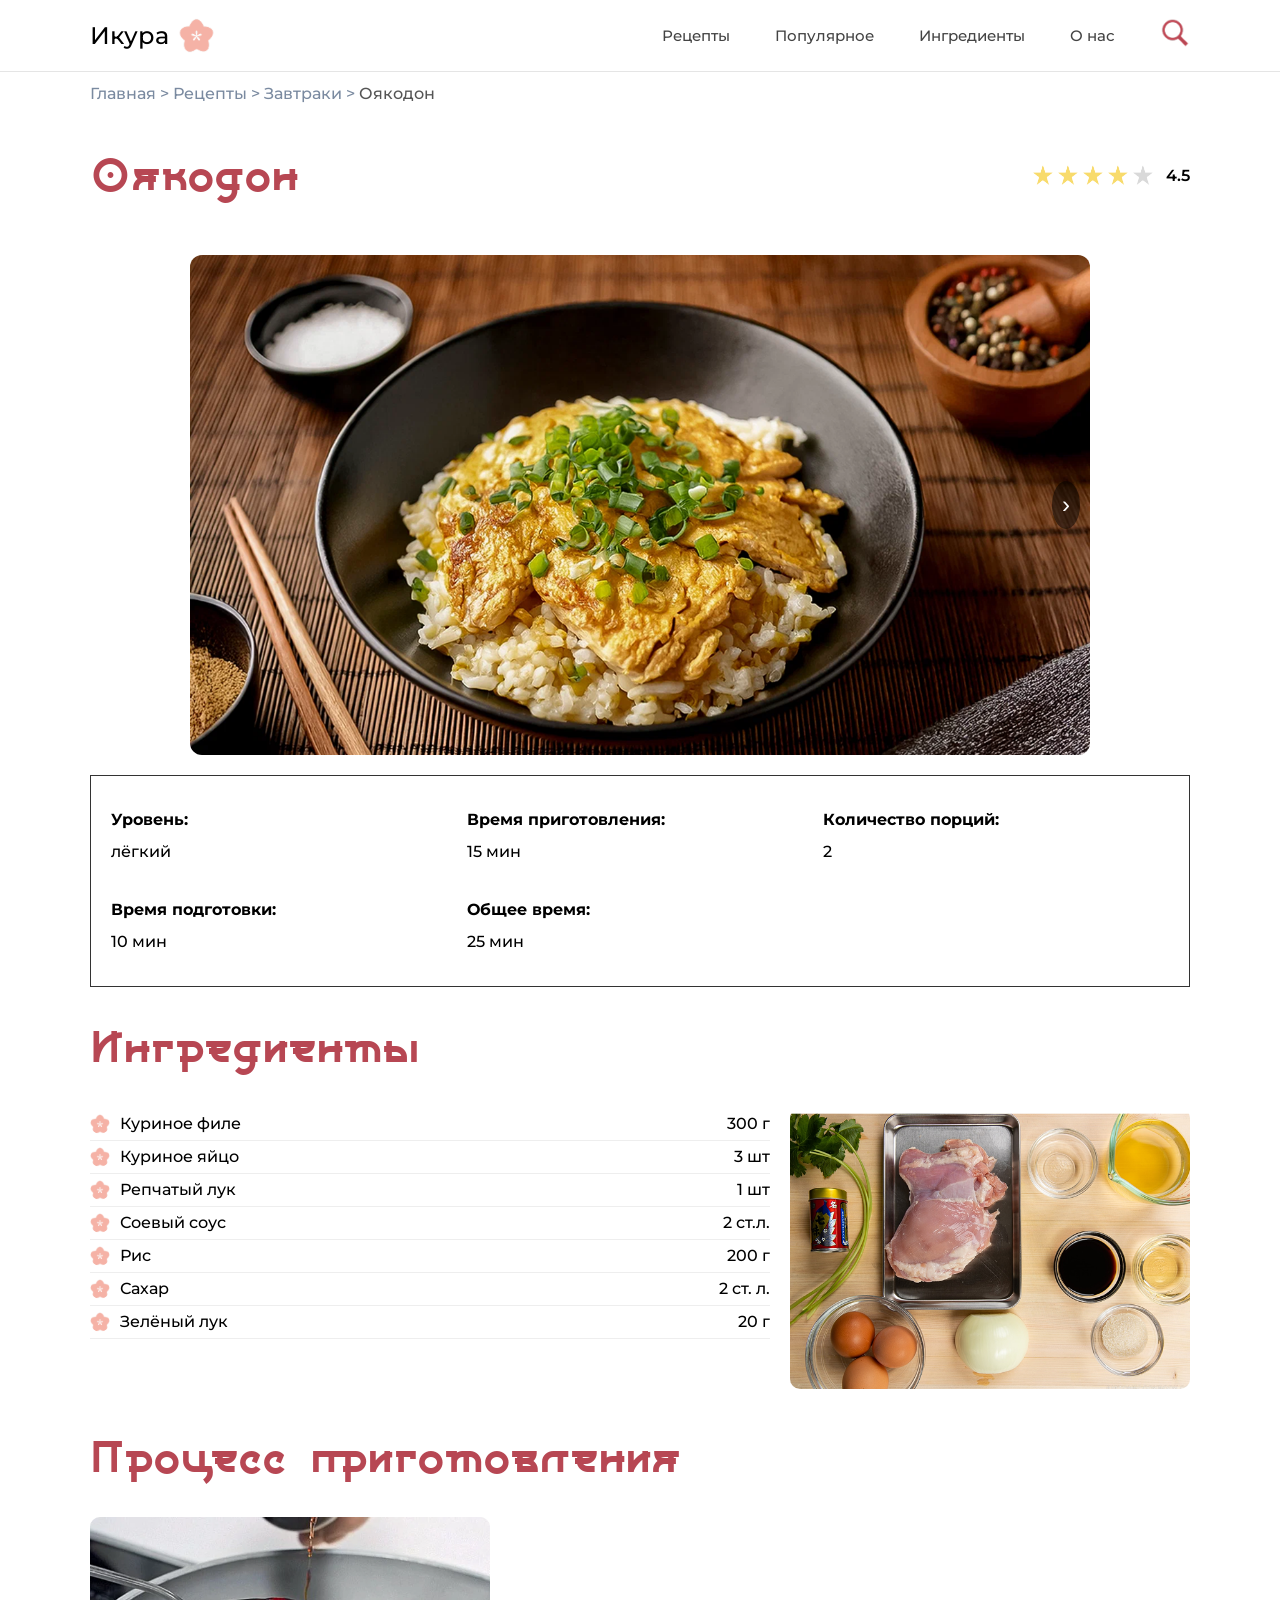
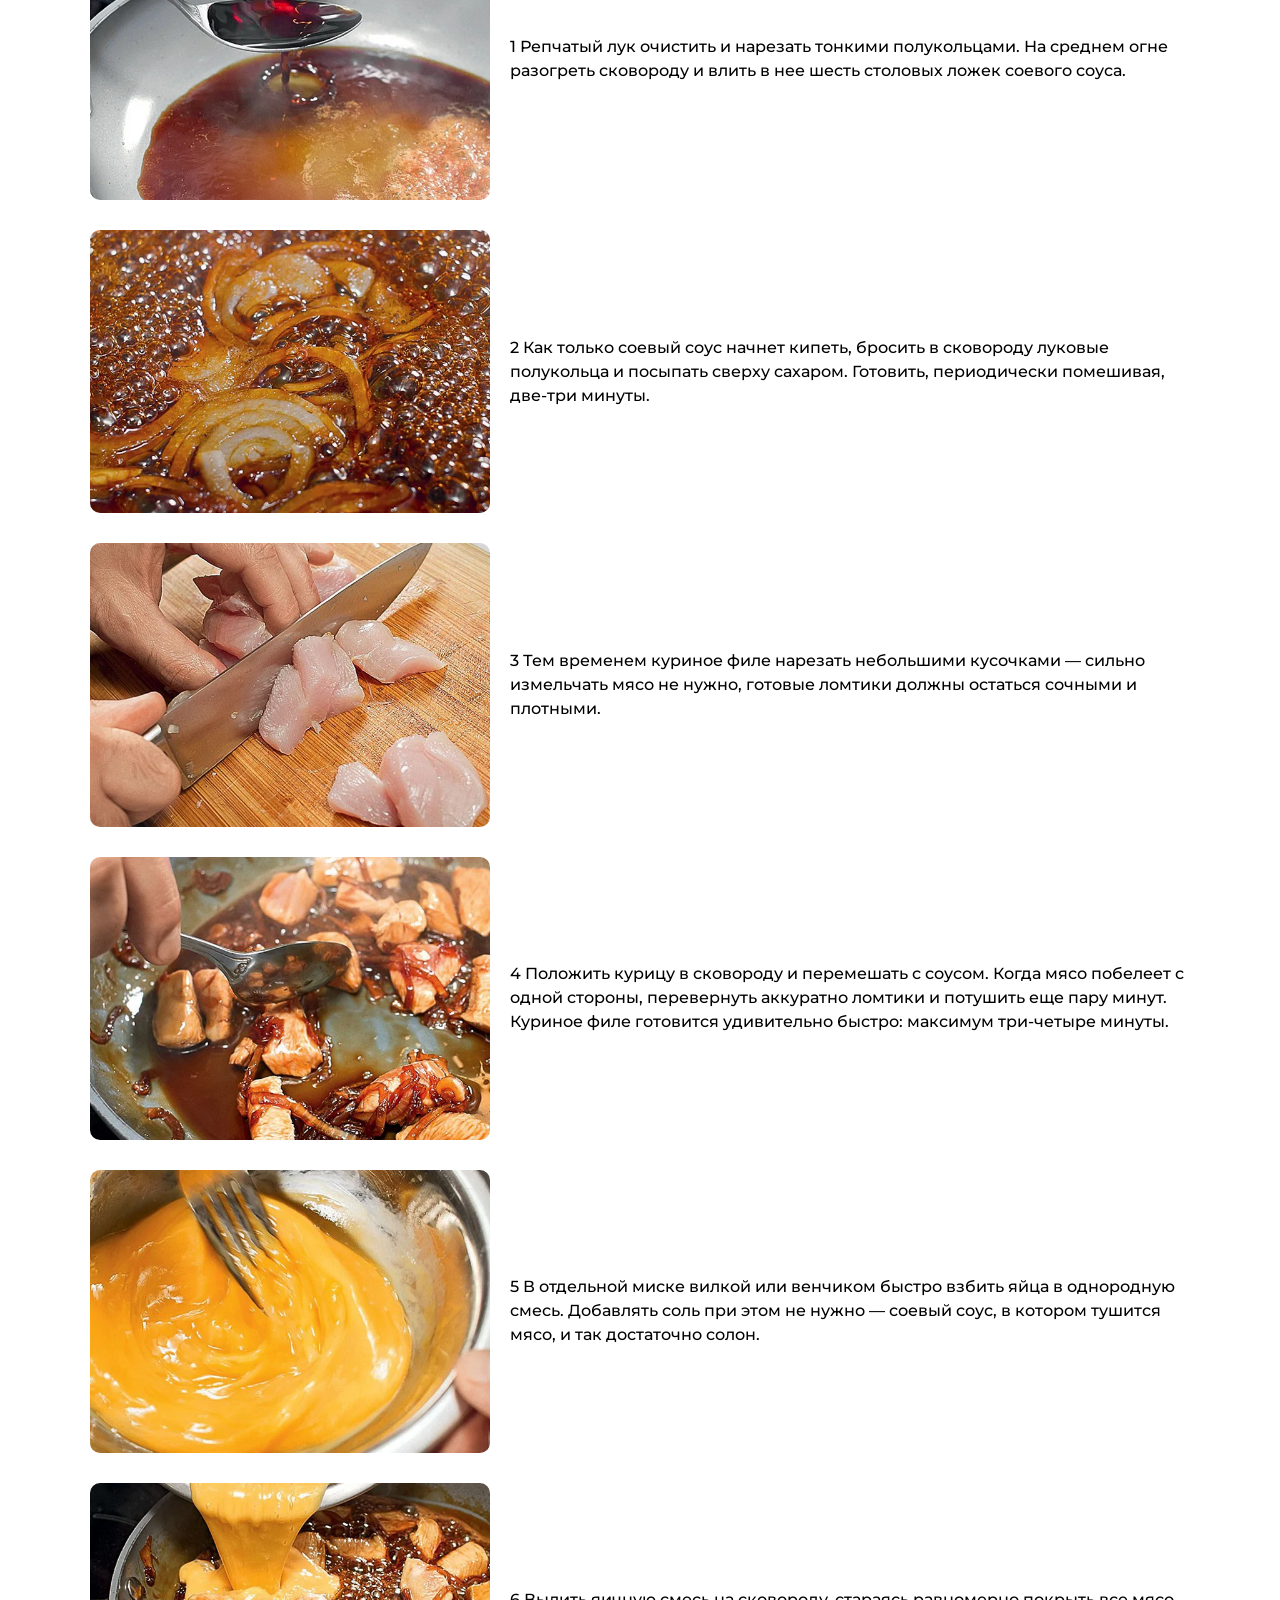
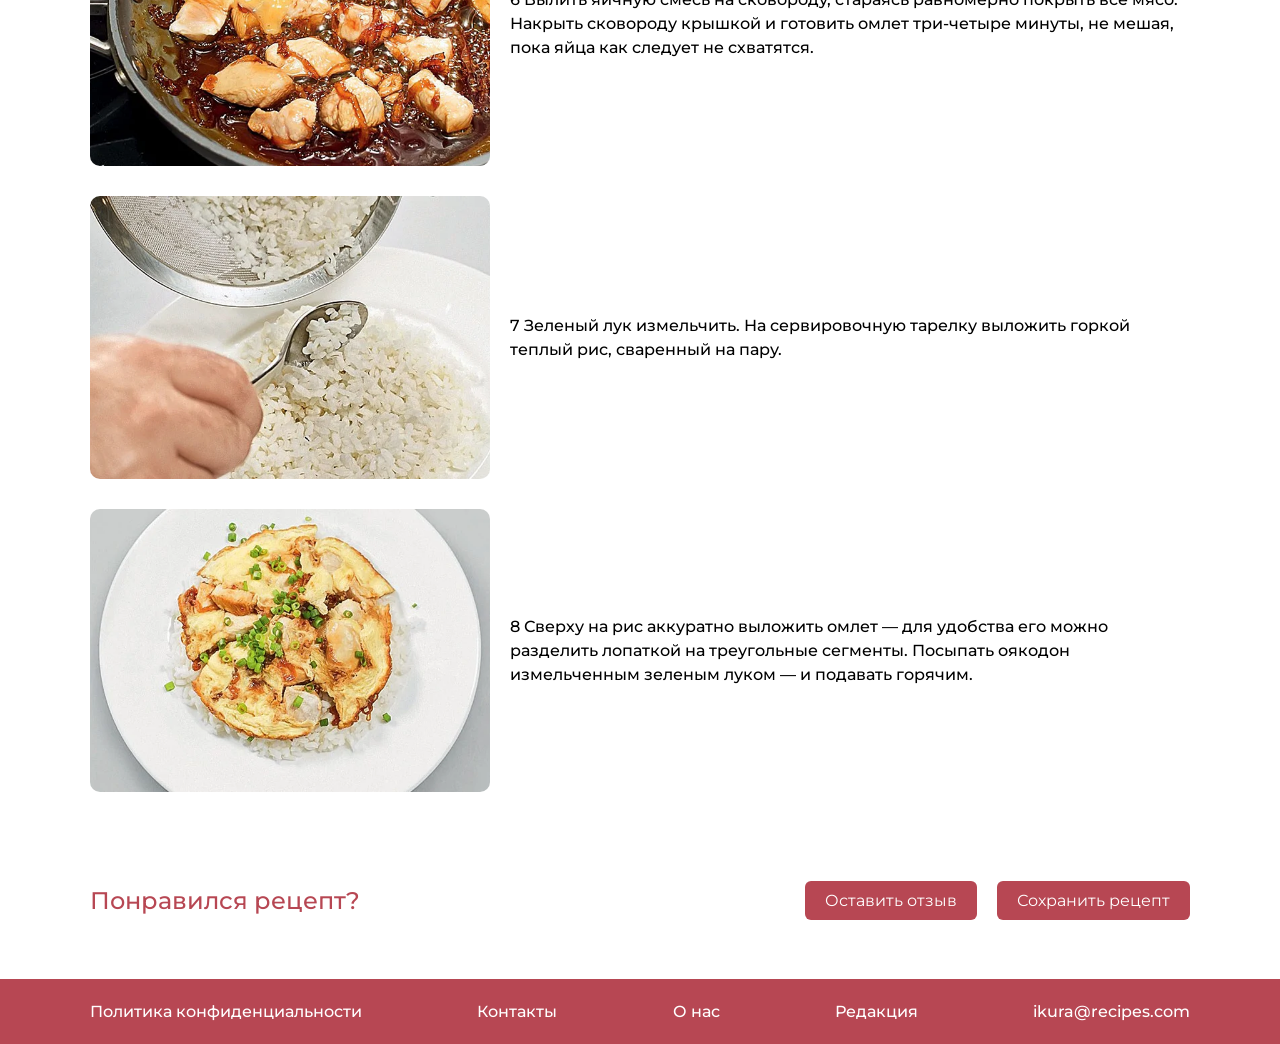
==== catalog.html @ 44e8d090 "Update catalog.html" ====
<!DOCTYPE html>
<html lang="ru">
<head>
    <meta charset="UTF-8">
    <meta name="viewport" content="width=device-width, initial-scale=1.0">
    <title>Document</title>
    <link rel="stylesheet" type="text/css" href="styles.css">
    <link rel="preconnect" href="https://fonts.googleapis.com">
    <link rel="preconnect" href="https://fonts.gstatic.com" crossorigin>
    <link href="https://fonts.googleapis.com/css2?family=Cormorant+Garamond:ital,wght@0,300..700;1,300..700&family=Montserrat:ital,wght@0,100..900;1,100..900&family=Nunito:ital,wght@0,200..1000;1,200..1000&family=Roboto:ital,wght@0,100..900;1,100..900&family=Russo+One&display=swap" rel="stylesheet">
</head>
<body>
    <header>
        <header class="header">
    <div class="container header-inner">
       <a href="index.html" class="logo">
             <span>Икура</span>
             <img src="images/Flower.png" alt="Икура">
        </a>
        <div class="burger" id="burger">
            <span></span>
            <span></span>
            <span></span>
        </div>

        <nav class="nav" id="nav">
            <a href="catalog.html">Рецепты</a>
            <a href="index.html">Популярное</a>
            <a>Ингредиенты</a>
            <a>О нас</a>
        </nav>
        <div class="search">
            <img src="images/Search.png" alt="Поиск">
        </div>
    </div>
</header>
</header>
    <div class="container">
    <main>
        <div class="breadcrumbs">
        <a href="index.html">Главная</a>
        <span>></span>
        <a href="#">Рецепты</a>
        <span>></span>
        <a href="#">Завтраки</a>
        <span>></span>
        <span class="current">Оякодон</span>
       </div>
        <div class="recipe-header">
            <h1>Оякодон</h1>
            <div class="rating">
                <img src="images/Star.png">
                <img src="images/Star.png">
                <img src="images/Star.png">
                <img src="images/Star.png">
                <img src="images/star-empty.png">
                <span>4.5</span>
            </div>
        </div>
        <div class="slider">
            <button class="prev">‹</button>
            <div class="slides">
                <div class="slide active">
                    <img src="images/image 20.png" class="slide-img">
                </div>
                <div class="slide">
                    <img src="images/oyakodon2.png" class="slide-img">
                </div>
                <div class="slide">
                    <div class="slide-overlay-wrapper">
                        <img src="images/Vector.png" class="slide-img">
                        <div class="slide-overlay">
                            <span>Смотреть видео по подписке</span>
                        </div>
                    </div>
                </div>
            </div>
            <button class="next">›</button>
        </div>
        <div class="info-box">
    <div class="item">
        <p class="label">Уровень:</p>
        <p>лёгкий</p>
    </div>

    <div class="item">
        <p class="label">Время приготовления:</p>
        <p>15 мин</p>
    </div>

    <div class="item">
        <p class="label">Количество порций:</p>
        <p>2</p>
    </div>

    <div class="item">
        <p class="label">Время подготовки:</p>
        <p>10 мин</p>
    </div>

    <div class="item">
        <p class="label">Общее время:</p>
        <p>25 мин</p>
    </div>
</div>
<h1>Ингредиенты</h1>
<div class="ingredients">
    <ul class="ingredients-list">
    <li>
         <img src="images/Flower.png" class="icon">
        <span>Куриное филе</span>
        <span class="amount">300 г</span>
    </li>
    <li>
         <img src="images/Flower.png" class="icon">
        <span>Куриное яйцо</span>
        <span class="amount">3 шт</span>
    </li>
    <li>
         <img src="images/Flower.png" class="icon">
        <span>Репчатый лук</span>
        <span class="amount">1 шт</span>
    </li>
    <li>
         <img src="images/Flower.png" class="icon">
        <span>Соевый соус</span>
        <span class="amount">2 ст.л.</span>
    </li>
    <li>
        <img src="images/Flower.png" class="icon">
        <span>Рис</span>
        <span class="amount">200 г</span>
    </li>
    <li>
         <img src="images/Flower.png" class="icon">
        <span>Сахар</span>
        <span class="amount">2 ст. л.</span>
    </li>
    <li>
         <img src="images/Flower.png" class="icon">
        <span>Зелёный лук</span>
        <span class="amount">20 г</span>
    </li>
    </ul>
    <img src="images\Rectangle 7.png">
</div>
            <div class="steps">
        <h1>Процесс приготовления</h1>

        <div class="step">
            <img src="images\Rectangle 79.png">
            <p>1    Репчатый лук очистить и нарезать тонкими полукольцами. На среднем огне разогреть сковороду и влить в нее шесть столовых ложек соевого соуса.</p>
        </div>

        <div class="step">
            <img src="images\Rectangle 76.png">
            <p>2    Как только соевый соус начнет кипеть, бросить в сковороду луковые полукольца и посыпать сверху сахаром. Готовить, периодически помешивая, две-три минуты.</p>
        </div>

        <div class="step">
            <img src="images\Rectangle 70.png">
            <p>3    Тем временем куриное филе нарезать небольшими кусочками — сильно измельчать мясо не нужно, готовые ломтики должны остаться сочными и плотными.</p>
        </div>

        <div class="step">
            <img src="images\Rectangle 78.png">
            <p>4    Положить курицу в сковороду и перемешать с соусом. Когда мясо побелеет с одной стороны, перевернуть аккуратно ломтики и потушить еще пару минут. Куриное филе готовится удивительно быстро: максимум три-четыре минуты.</p>
        </div>

        <div class="step">
            <img src="images\Rectangle 8.png">
            <p>5    В отдельной миске вилкой или венчиком быстро взбить яйца в однородную смесь. Добавлять соль при этом не нужно — соевый соус, в котором тушится мясо, и так достаточно солон.</p>
        </div>
        <div class="step">
            <img src="images\Rectangle 75.png">
            <p>6    Вылить яичную смесь на сковороду, стараясь равномерно покрыть все мясо. Накрыть сковороду крышкой и готовить омлет три-четыре минуты, не мешая, пока яйца как следует не схватятся.</p>
        </div>

        <div class="step">
            <img src="images\Rectangle 71.png">
            <p>7    Зеленый лук измельчить. На сервировочную тарелку выложить горкой теплый рис, сваренный на пару.</p>
        </div>

        <div class="step">
            <img src="images\Rectangle 9.png">
            <p>8    Сверху на рис аккуратно выложить омлет — для удобства его можно разделить лопаткой на треугольные сегменты. Посыпать оякодон измельченным зеленым луком — и подавать горячим.</p>
        </div>

    </div>

    </main>
    </div>
<div class="cta">
    <div class="container cta-inner">
        <p class="cta-text">Понравился рецепт?</p>

        <div class="cta-buttons">
            <button class="btn">Оставить отзыв</button>
            <button class="btn">Сохранить рецепт</button>
        </div>
    </div>
</div>
<footer class="footer">
    <div class="container footer-inner">
        <a href="#">Политика конфиденциальности</a>
        <a href="#">Контакты</a>
        <a href="#">О нас</a>
        <a href="#">Редакция</a>
        <a href="mailto:ikura@recipes.com">ikura@recipes.com</a>
    </div>
 </footer>
 <script>
let index = 0;
const slides = document.querySelectorAll('.slide');

function showSlide(i) {
    slides.forEach(slide => slide.classList.remove('active'));
    slides[i].classList.add('active');
}

document.querySelector('.next').onclick = () => {
    index = (index + 1) % slides.length;
    showSlide(index);
};

document.querySelector('.prev').onclick = () => {
    index = (index - 1 + slides.length) % slides.length;
    showSlide(index);
};
</script>
<script>
document.addEventListener("DOMContentLoaded", function() {

    const burger = document.getElementById("burger");
    const nav = document.getElementById("nav");

    burger.addEventListener("click", function() {
        nav.classList.toggle("active");
    });

});
</script>
</body>
</html>
---- styles.css ----
@font-face {
  font-family: 'Sangha'; 
  src: url('fonts/sangha.woff2') format('woff2');
  font-weight: 400;
  font-style: normal;
}
.header {
 padding: 18px 0;  
 border-bottom: 1px solid #e5e5e5;
}
.header-inner {
    display: flex;
    align-items: center;
    justify-content: space-between;
    gap: 10px;
}
.logo {
    display: flex;
    align-items: center;
    gap: 10px;
    font-size: 26px;
    font-weight: light;
    text-decoration: none;
    color: black;
}
.logo img {
    height: 35px;
}
.logo span {
    font-size: 24px;
}
.logo:visited,
.logo:active,
.logo:hover {
    color: black;
    text-decoration: none;
}
.burger {
    display: none;
    flex-direction: column;
    cursor: pointer;
}

.burger span {
    width: 25px;
    height: 3px;
    background: black;
    margin: 4px 0;
}
.nav {
   display: flex;
    gap: 15px;
    margin-left: auto;
}
.nav a {
    margin: 0 15px;
    color: #444;
    text-decoration: none;
    font-size: 15px;
}
.search {
    font-size: 20px;
    margin-left: 20px;
}
.search img {
    height: 30px;
}
h1{
    color:#B74753;
    text-align: left;
    font-family: 'Sangha', sans-serif;
    font-size: 3rem;
    font-weight: 500
}
.montserrat{
  font-family: "Montserrat", sans-serif;
  font-optical-sizing: auto;
  font-weight: 500;
  font-style: normal;
}
body{
  font-family: "Montserrat", sans-serif;
  font-optical-sizing: auto;
  font-weight: 500;
  font-style: normal;  
  margin: 0 auto;  
}
.breadcrumbs {
    padding: 12px 0;
}
.breadcrumbs a {
    text-decoration: none;
    color: #7a8aa0;
}

.breadcrumbs a:hover {
    text-decoration: underline;
}

.breadcrumbs span {
    color: #7a8aa0;
}

.breadcrumbs .current {
    color: #555;
    font-weight: 500;
}
.hero {
    background: url("images/image16.png") center no-repeat;
    background-size: cover;
    height: 400px;
    display: flex;
    align-items: center;
    justify-content: flex-start;
    color: #fff;
}
.container {
    max-width: 1100px; 
    margin: 0 auto;
    padding: 0 20px;
}      
.hero .container {
    margin-left: 15%;
    margin-right: auto;
}
.hero-content {
    max-width: 500px;
    text-align: left;
     align-self: flex-start;
}
.row,
.matcha{
    display: flex;          
    align-items: center;    
    justify-content: space-between;
    gap: 40px;  
    margin: 60px 0;
}
.matcha {
    justify-content: row-reverse;
}
.matcha img {
    border-radius: 10px;
}
.text {
    max-width: 500px;
}
h2{
    color:#B74753;
    font-family: 'Sangha', sans-serif;
    font-size: 2rem;
    font-weight: 500
}  
.row img {
    border-radius: 10px;
}
.popular {
    text-align: center;
    padding: 40px 0;
}
.popular h1 {
    text-align: center;
}
.recipes-grid {
    display: flex;
    justify-content: center;
    gap: 35px;
    flex-wrap: wrap;
}

.recipe-card {
    width: 220px;
    cursor: pointer;
    text-decoration: none;
    color: black;
}
.recipe-card:visited,
.recipe-card:active {
    color: black;
    text-decoration: none;
}
.recipe-card img {
    width: 100%;
    border-radius: 10px;
}
.card-img-wrapper {
    position: relative;
    overflow: hidden;         
    border-radius: 10px;
}
.overlay {
    position: absolute;
    top: 0;
    left: 0;
    width: 100%;
    height: 100%;
    background: rgba(255, 255, 255, 0.725);  
    display: flex;
    align-items: center;
    justify-content: center;
    opacity: 0;                      
    transition: opacity 0.4s ease;    
    pointer-events: none;           
}

.overlay span {
    color: #000000;
    font-size: 18px;
    font-weight: bold;
    text-align: center;
}

.recipe-card:hover .overlay {
    opacity: 1;
    pointer-events: auto;  
}
.recipe-card .title {
    margin: 8px 0 4px;
    font-weight: bold;
    text-decoration: none;
    transition: 0.2s;
}
.recipe-card:hover .title {
    text-decoration: underline;
}
.recipe-card .time {
    color: #777;
    font-size: 13px;
}
.recipe-header {
    display: flex;
    align-items: center;
    justify-content: space-between;
    margin-bottom: 20px;
}

.rating {
    display: flex;
    align-items: center;
    gap: 5px;
}

.rating img {
    width: 20px;
    height: 20px;
}

.rating span {
    margin-left: 8px;
    font-weight: 600;
}
.info-box {
    display: grid;
    grid-template-columns: repeat(3, 1fr); 
    gap: 10px;
    
    border: 1px solid #333;
    padding: 20px;
    margin: 10px 0;
}

.item {
    line-height: 1;
}

.label {
    font-weight: bold;
}
.steps {
    margin-top: 40px;         
}

.step {
    display: grid;
    grid-template-columns: 400px 1fr;
    gap: 20px;
    margin-bottom: 30px;
    align-items: center;  
}

.step img {
    width: 100%;
    border-radius: 10px;
}

.step p {
    line-height: 1.5;
}
.ingredients {
    display: grid;
    grid-template-columns: 1fr 400px;
     gap: 20px;
    margin-top: 20px;
    align-items: start;
}
.ingredients-list {
    list-style: none;
    padding: 0;
    margin: 0;
}
.ingredients-list li {
    display: grid;
    grid-template-columns: 20px 1fr auto; 
    padding: 6px 0;
    border-bottom: 1px solid #eee;
    align-items: center;
    gap: 10px;
}
.icon {
    width: 20px;
    height: 20px;
}
.ingredients img {
    width: 100%;
    border-radius: 10px;
    max-width: 400px; 
    height: auto;
}
.cta {
    padding: 40px 0;
}

.cta-inner {
    display: flex;
    align-items: center;
    justify-content: space-between;
}

.cta-text {
    font-size: 24px;
    color: #B74753;
    font-weight: 500;
}

.cta-buttons {
    display: flex;
    gap: 20px;
}
.footer {
    background: #B74753;
    padding: 18px 0;
    color: white;
}

.footer-inner {
    display: flex;
    justify-content: space-between;
    flex-wrap: wrap;
}

.footer a {
    color: white;
    text-decoration: none;
    margin: 5px 0;
}
.btn {
    display: inline-block;
    background:#B74753;
    color: white;
    padding: 10px 20px;
    border-radius: 6px;
    text-decoration: none;
    font-weight: light;
    border: none;              
    cursor: pointer;          
    font-size: 16px;
    font-family: inherit;      
    text-decoration: none;

}
.btn:hover {
    background: #8E2E39; 
}
.slider {
    position: relative;
    max-width: 900px;
    margin: 20px auto;
}

.slides {
    position: relative;
}

.slide {
    width: 100%;
    height: 500px;
    object-fit: cover;
    border-radius: 12px;
    display: none;
}
.slide-img {
    width: 100%;
    height: 500px;
    object-fit: cover;
    border-radius: 12px;
    display: block;
}
.slide.active {
    display: block;
    animation: fade 0.5s ease;
}
.slide-overlay-wrapper {
    position: relative;
    overflow: hidden;
    border-radius: 12px;
    height: 100%;
}

.slide-overlay {
    position: absolute;
    inset: 0;

    background: rgba(255,255,255,0.7);

    display: flex;
    align-items: center;
    justify-content: center;

    opacity: 0;
    transition: opacity 0.3s ease;
}

.slide-overlay span {
    color: black;
    font-size: 22px;
    font-weight: 600;
}

.slide-overlay-wrapper:hover .slide-overlay {
    opacity: 1;
}
@keyframes fade {
    from { opacity: 0; }
    to { opacity: 1; }
}

.prev,
.next {
    position: absolute;
    top: 50%;
    transform: translateY(-50%);

    background: rgba(0,0,0,0.5);
    color: white;
    border: none;
    font-size: 24px;
    padding: 10px;
    cursor: pointer;
    border-radius: 50%;
}

.prev { left: 10px; }
.next { right: 10px; }

@media (max-width: 768px) {
   .header-inner {
        justify-content: space-between;
    }

    .nav {
        display: none;
         position: absolute;
        top: 60px;
        left: 0;
        width: 100%;
        background: white;

        flex-direction: column;
        align-items: center;
        padding: 20px 0;
    }
     .nav.active {
        display: flex;
        flex-direction: column;
    }
    .burger {
        display: flex;
        margin-left: auto;
    }
    .search {
        margin-left: 0px;
    }
     .breadcrumbs {
        flex-wrap: wrap;
        font-size: 13px;
    }
    .hero {
        justify-content: flex-start;          
    }
    .hero-content {
        margin-left: 0;
         text-align: left;
    }
     .hero .container {
        margin-left: 3%;    
    }
    h1 {
        font-size: 2rem;
    }

     .row,
    .matcha {
        display: flex;
        flex-direction: column;
        align-items: flex-start;
        text-align: left;
        gap: 20px;
    }
    .row .text,
    .matcha .text {
        order: 1;
        width: 100%;
    }
      .row img,
    .matcha img {
        order: 2;
        width: 100%;
        max-width: 100%;
        height: auto;
    }
    .recipe-card {
        width: 45%;
    }
    .ingredients {
        grid-template-columns: 1fr; 
    }
    .slide {
       width: 100%;
       display: none;
    }
    .slide-img {
    width: 100%;
    height: auto;
    display: block;
    border-radius: 12px;
    }
     .recipe-header {
        flex-direction: column;
        align-items: flex-start;
        gap: 10px;
    }
      .step {
        grid-template-columns: 1fr; 
        text-align: center;
    }

    .step img {
        width: 100%;
        max-height: 250px;
        object-fit: cover;
    }
     .cta-inner {
        flex-direction: column;
        align-items: flex-start;
        gap: 20px;
    }

    .cta-buttons {
        width: 100%;
        flex-direction: column;
    }

    .cta-buttons .btn {
        width: 100%;
    }
     .info-box {
        grid-template-columns: 1fr;
        gap: 15px;
        padding: 15px;
    }

    .item {
        border-bottom: 1px solid #eee;
        padding-bottom: 10px;
    }

    .item:last-child {
        border-bottom: none;
    }
}
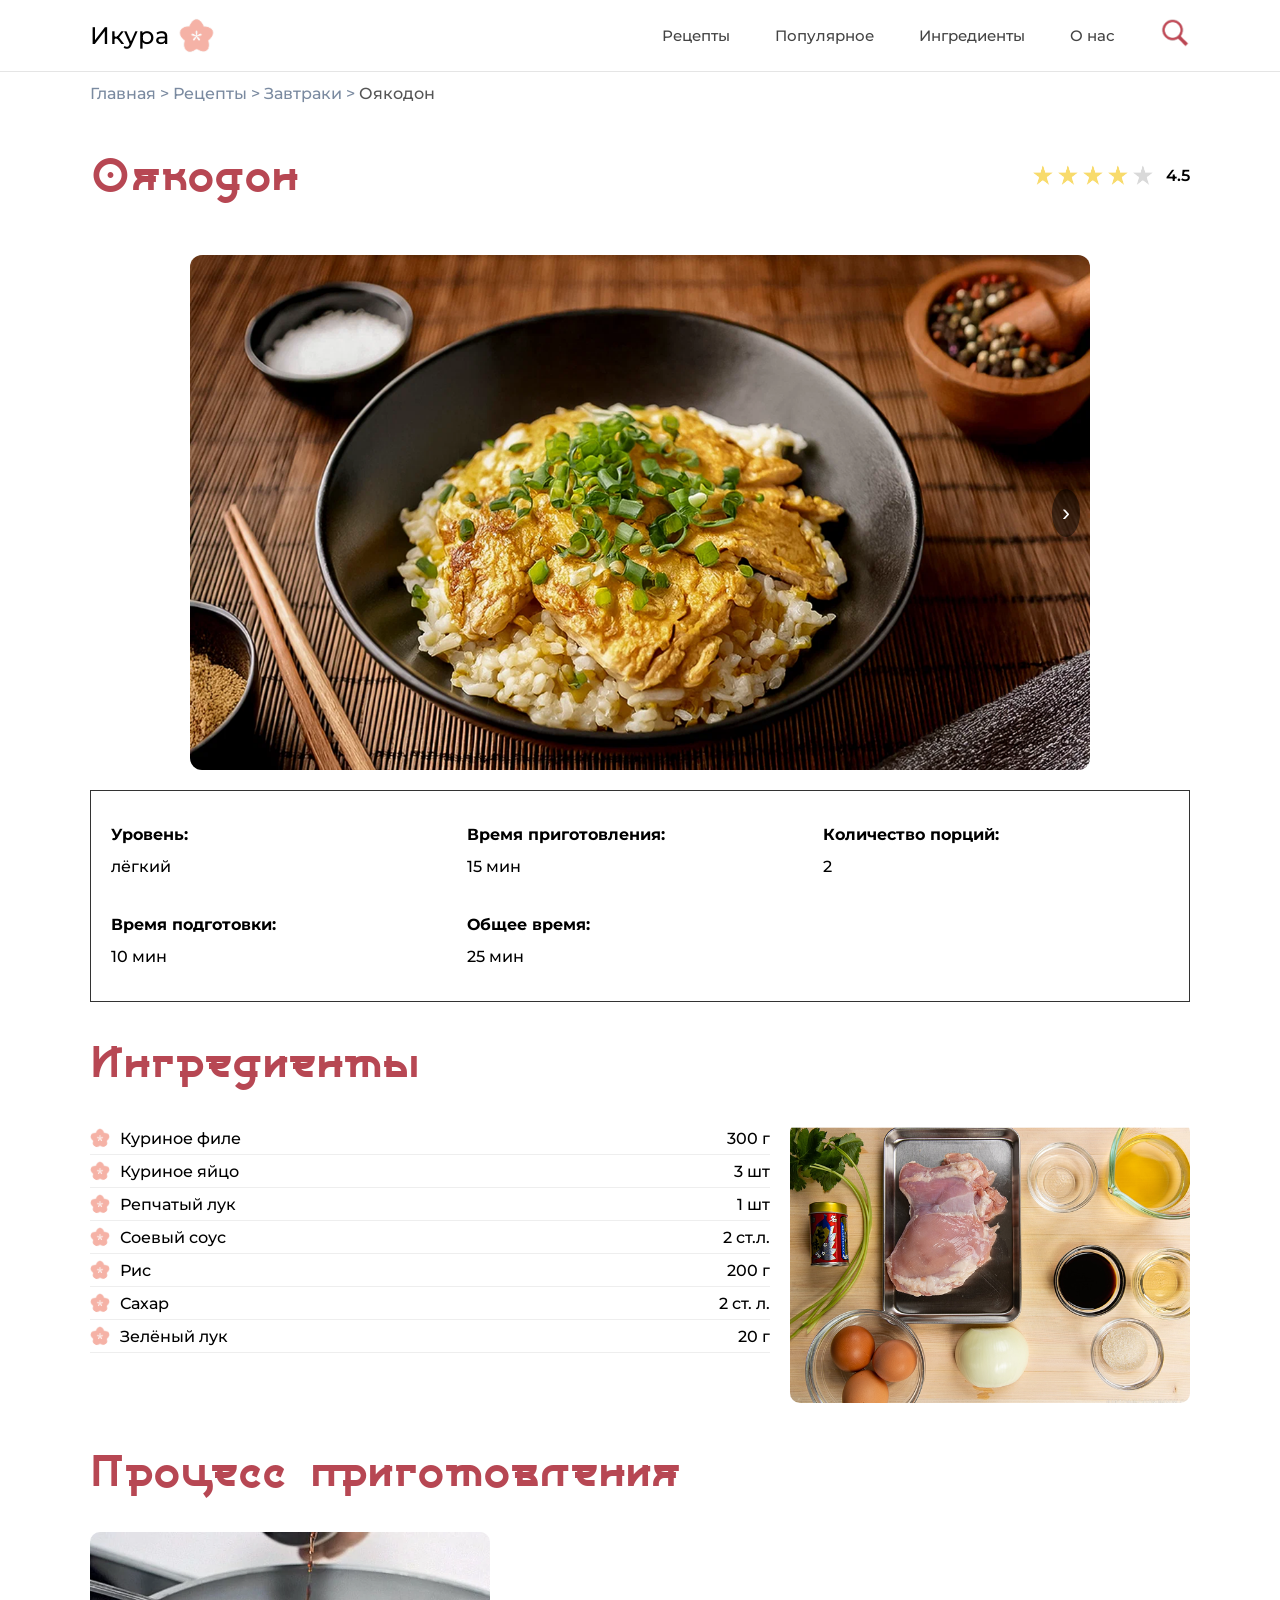
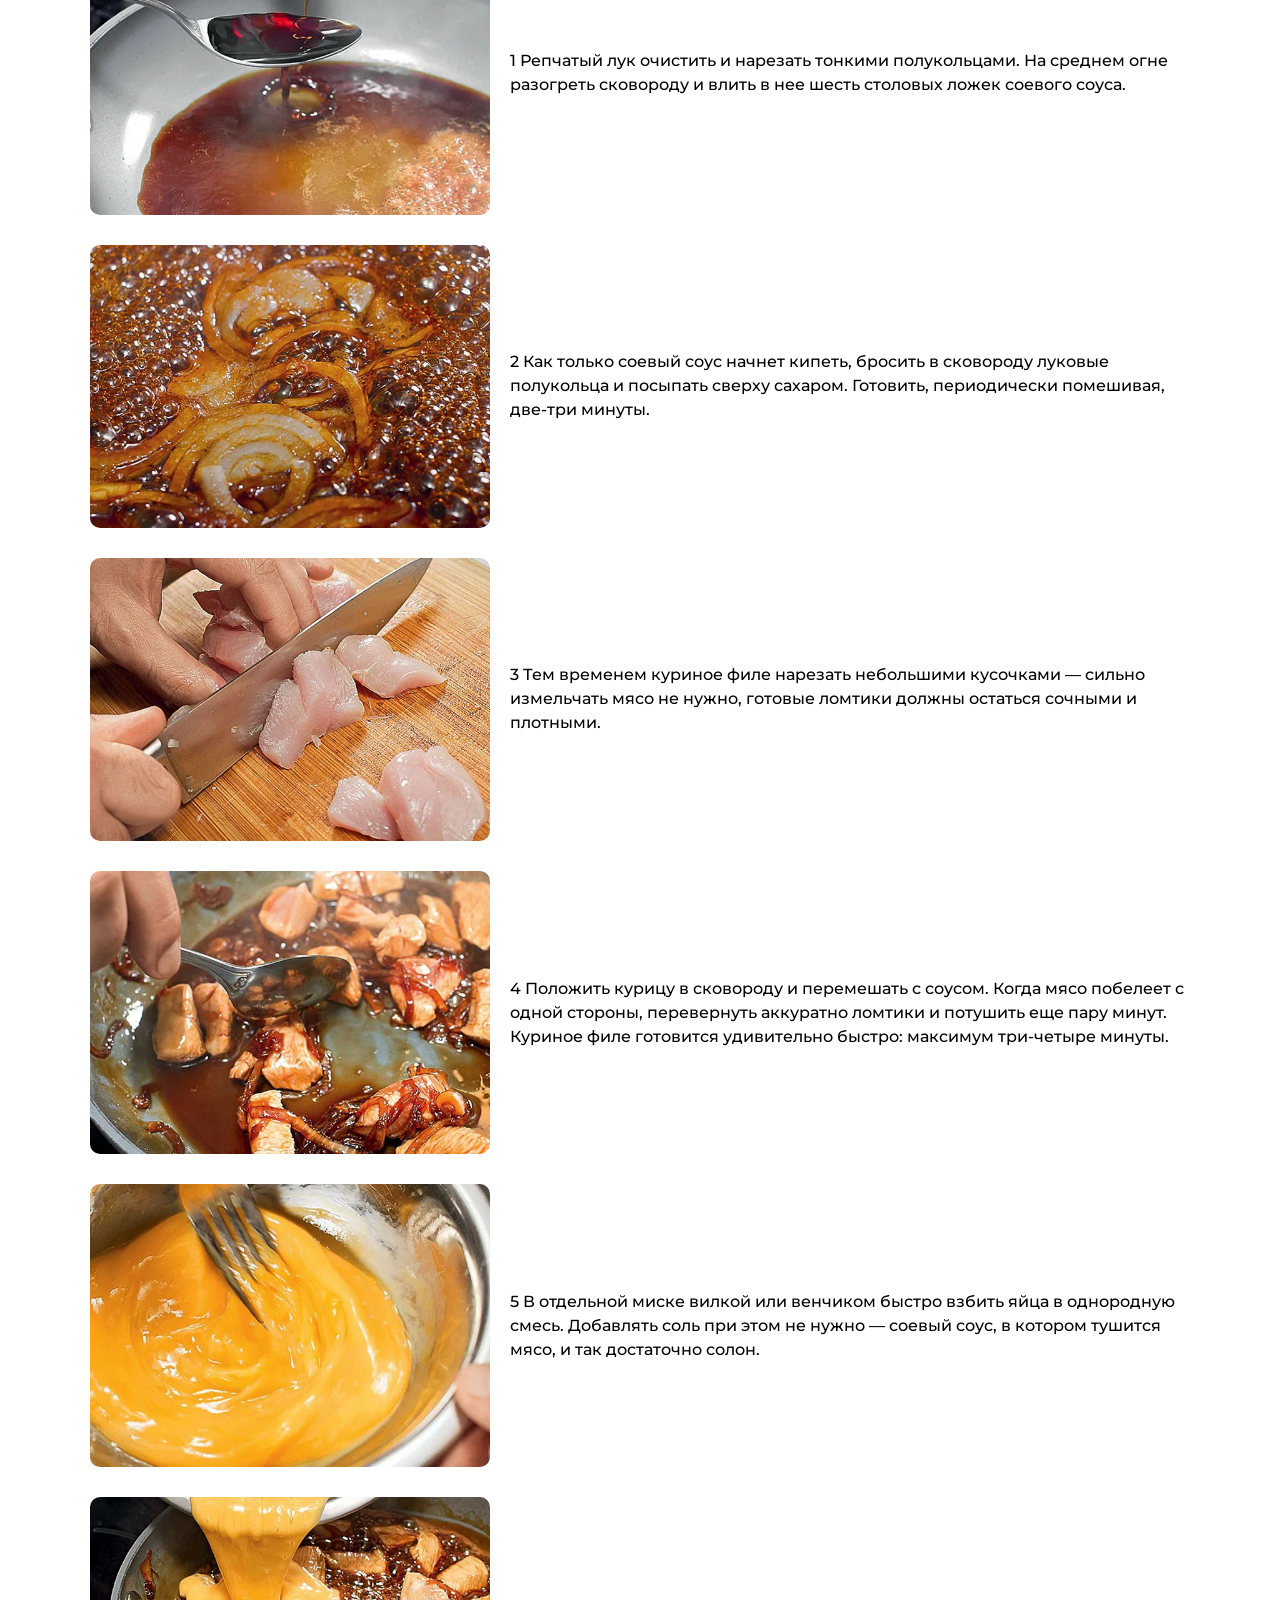
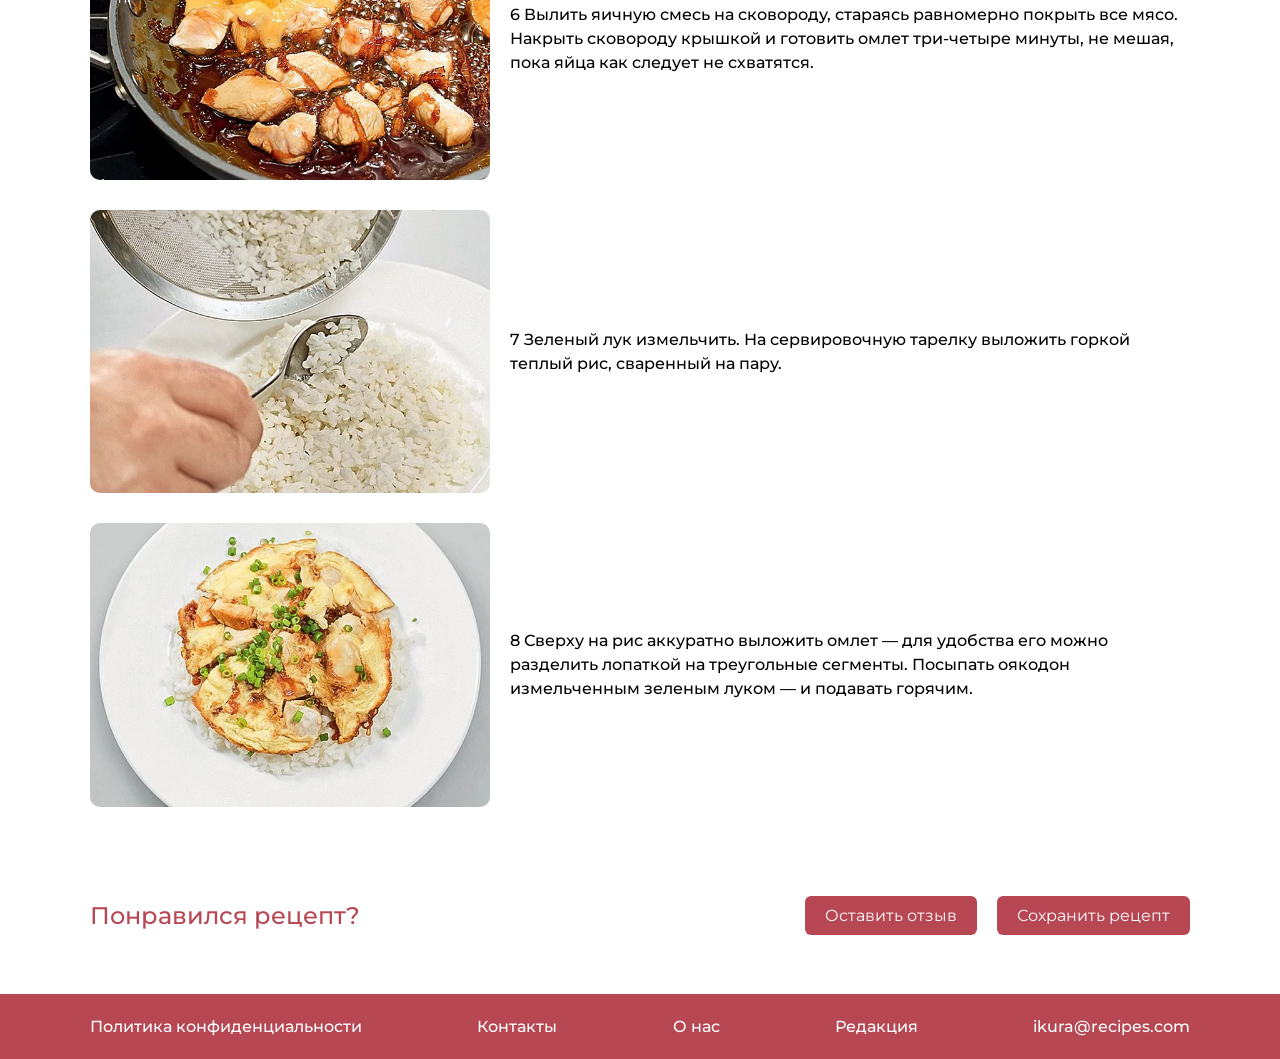
==== commit 353dee0f: "Update catalog.html" ====
--- a/catalog.html
+++ b/catalog.html
@@ -67,10 +67,10 @@
                     <img src="images/oyakodon2.png" class="slide-img">
                 </div>
                 <div class="slide">
-                    <div class="slide-overlay-wrapper">
+                    <div class="card-img-wrapper">
                         <img src="images/Vector.png" class="slide-img">
-                        <div class="slide-overlay">
-                            <span>Смотреть видео по подписке</span>
+                        <div class="overlay">
+                            <span>Смотреть подробнее</span>
                         </div>
                     </div>
                 </div>
--- a/styles.css
+++ b/styles.css
@@ -382,28 +382,25 @@
 }
 
 .slide {
-    width: 100%;
-    height: 500px;
-    object-fit: cover;
-    border-radius: 12px;
     display: none;
 }
-.slide-img {
-    width: 100%;
-    height: 500px;
-    object-fit: cover;
-    border-radius: 12px;
-    display: block;
-}
+
 .slide.active {
     display: block;
     animation: fade 0.5s ease;
 }
+
+.slide-img {
+    width: 100%;
+    height: auto;
+    display: block;
+    border-radius: 12px;
+}
+
 .slide-overlay-wrapper {
     position: relative;
     overflow: hidden;
     border-radius: 12px;
-    height: 100%;
 }
 
 .slide-overlay {
@@ -419,16 +416,11 @@
     opacity: 0;
     transition: opacity 0.3s ease;
 }
-
-.slide-overlay span {
-    color: black;
-    font-size: 22px;
-    font-weight: 600;
-}
-
-.slide-overlay-wrapper:hover .slide-overlay {
+.slide-overlay-wrapper:hover .slide-overlay,
+.slide-overlay-wrapper:active .slide-overlay {
     opacity: 1;
 }
+
 @keyframes fade {
     from { opacity: 0; }
     to { opacity: 1; }
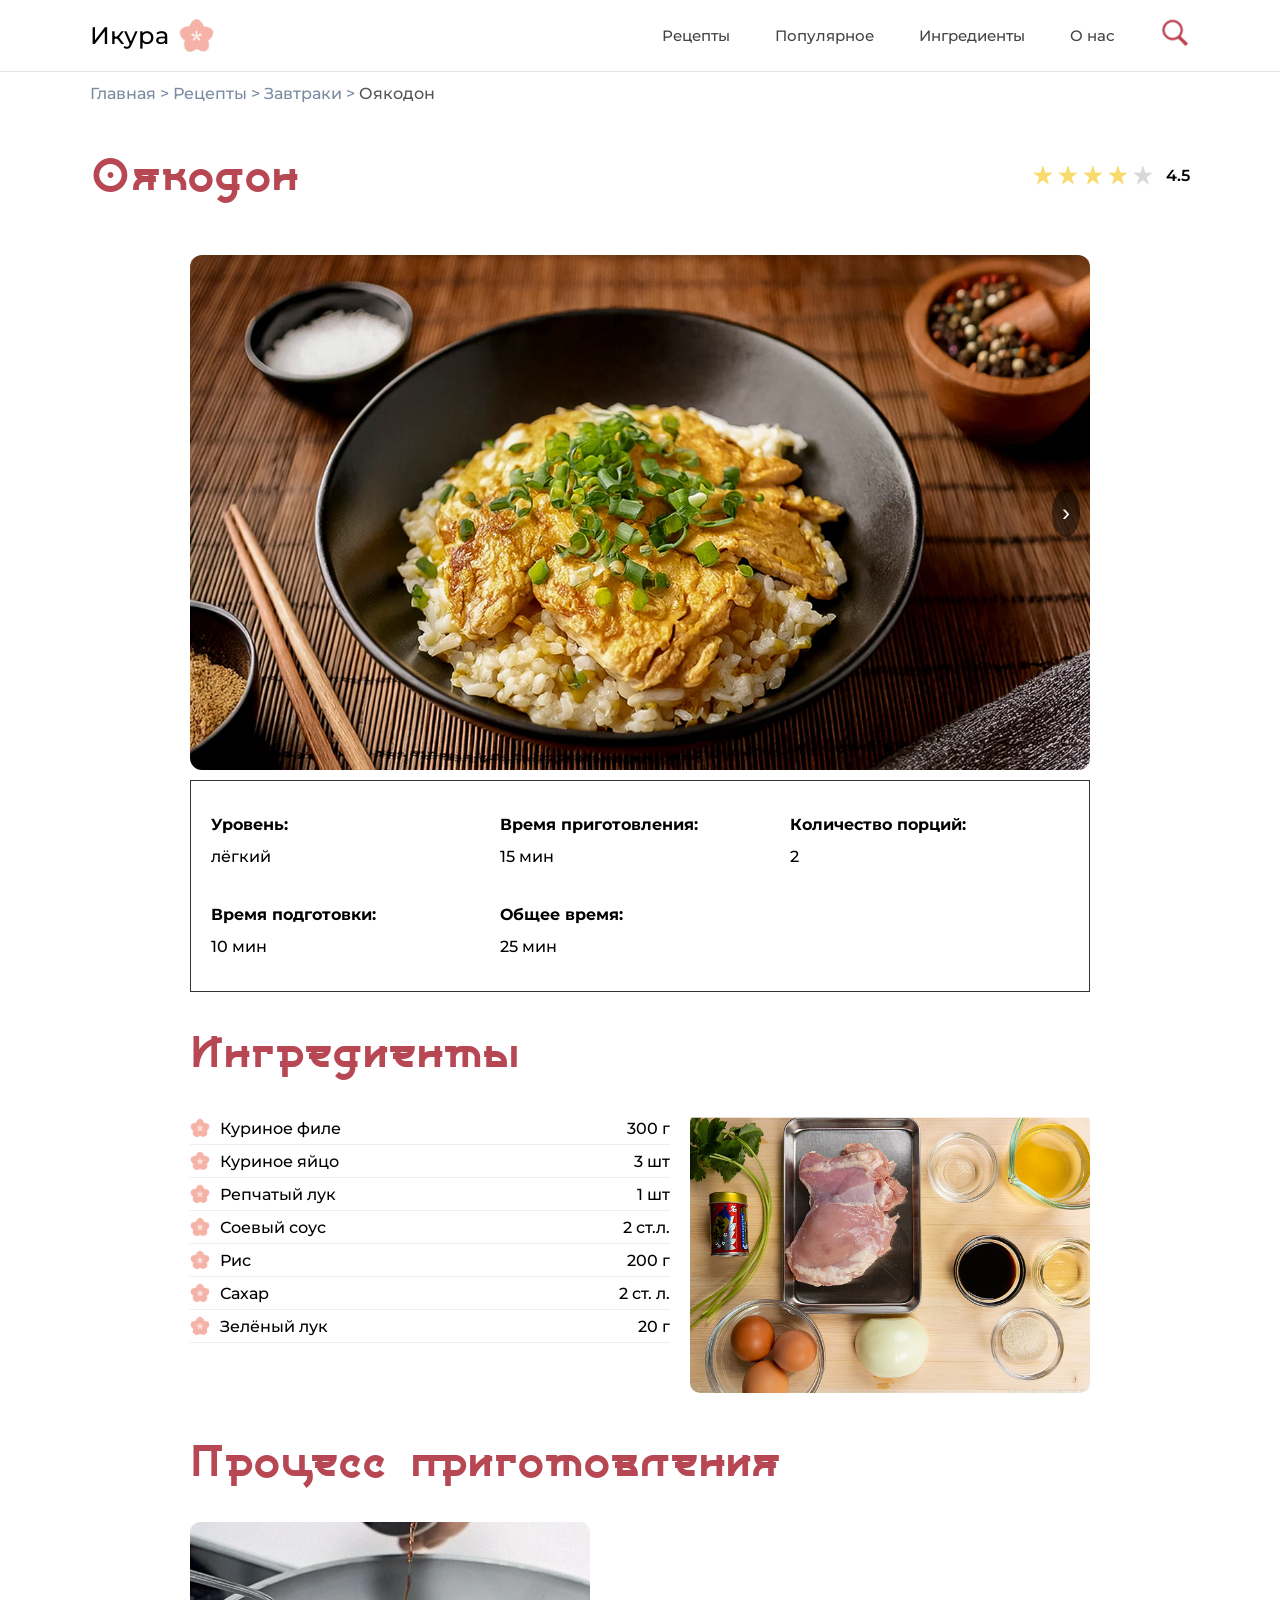
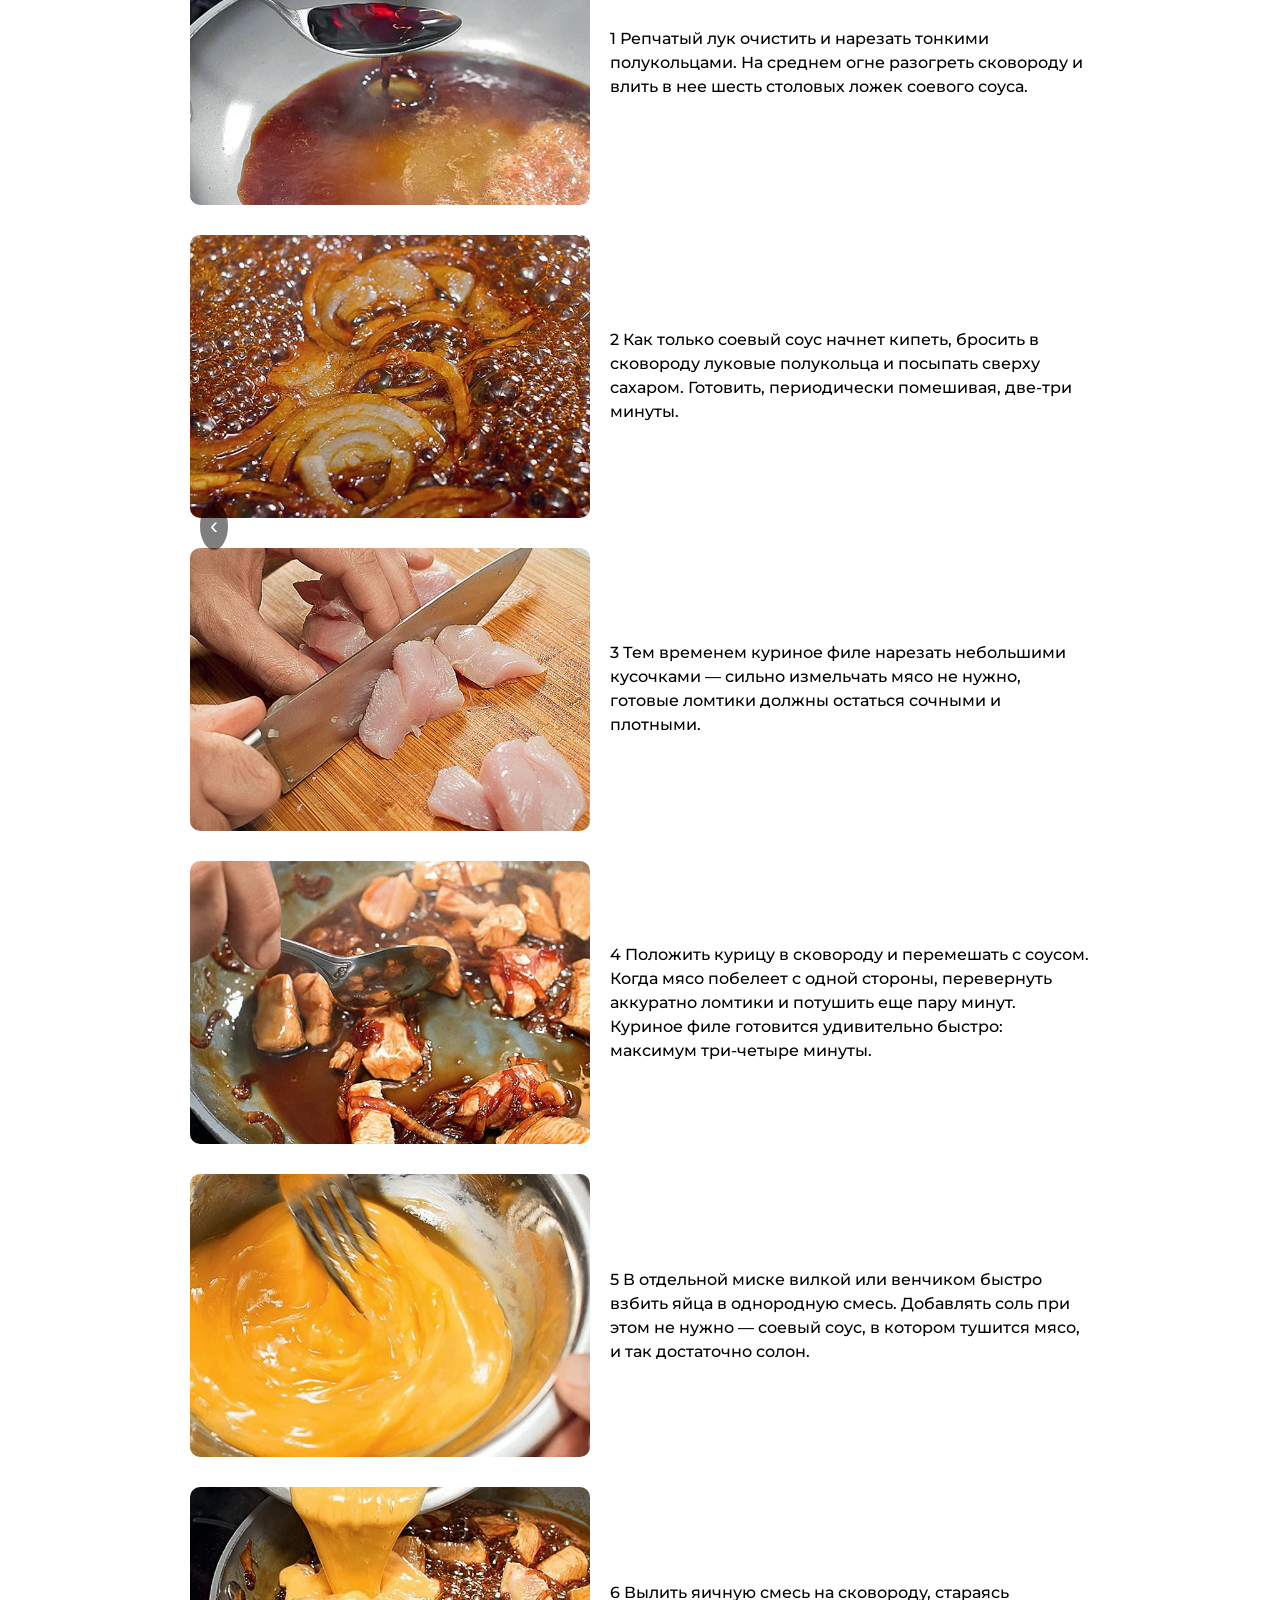
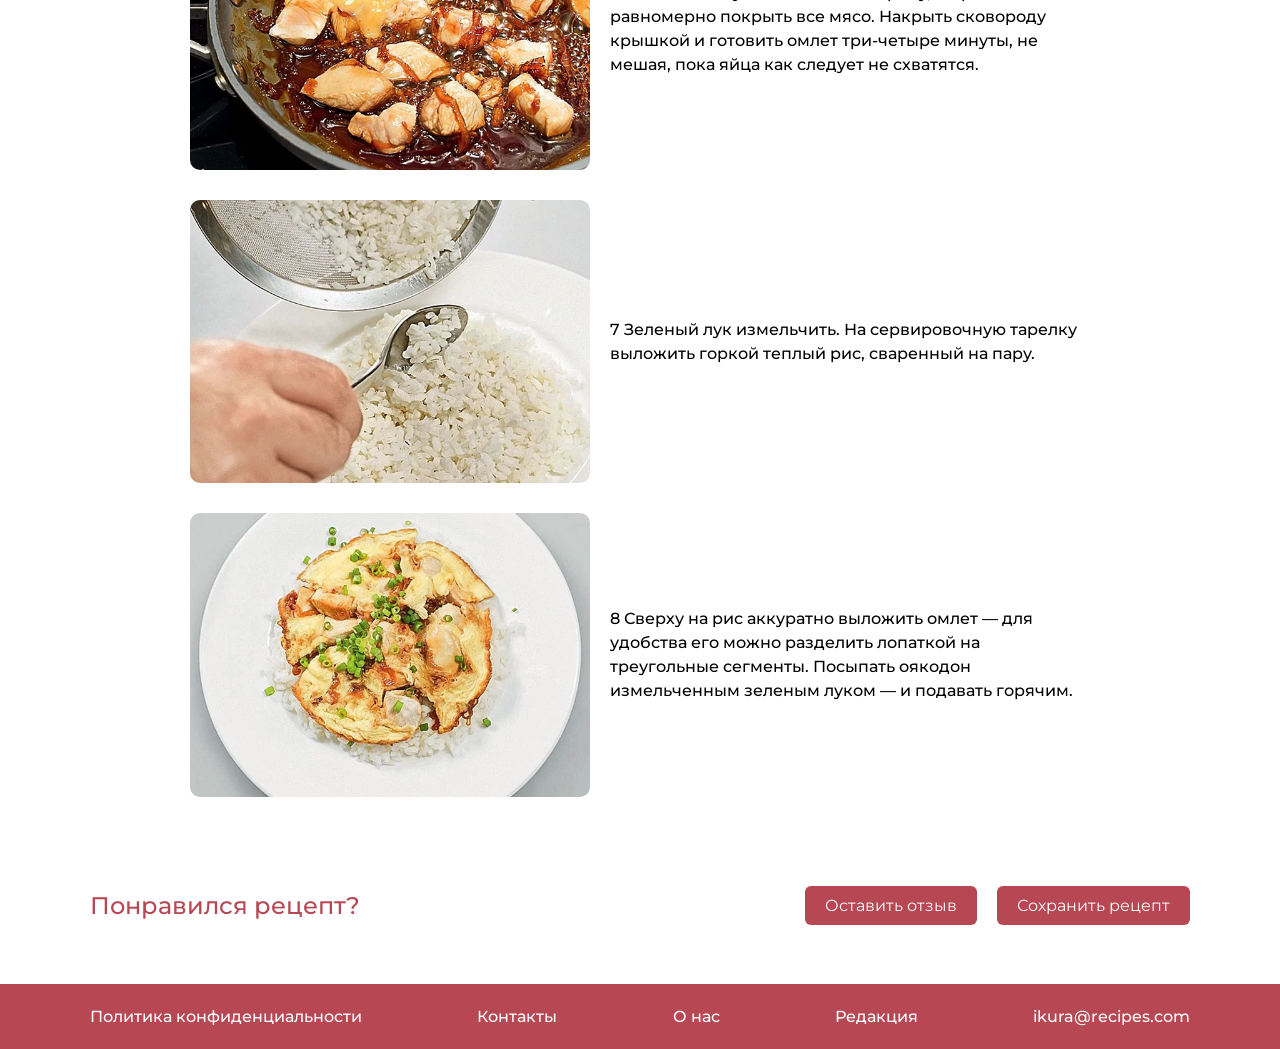
==== commit f4c4fe5b: "Update catalog.html" ====
--- a/catalog.html
+++ b/catalog.html
@@ -70,7 +70,11 @@
                     <div class="card-img-wrapper">
                         <img src="images/Vector.png" class="slide-img">
                         <div class="overlay">
-                            <span>Смотреть подробнее</span>
+                        <div class="overlay-content">
+                            <span>Смотреть видео по подписке</span>
+                            <a href="#" class="btn subscribe-btn">
+                                Подписаться
+                            </a>
                         </div>
                     </div>
                 </div>
--- a/styles.css
+++ b/styles.css
@@ -214,6 +214,25 @@
     opacity: 1;
     pointer-events: auto;  
 }
+.card-img-wrapper:hover .overlay,
+.card-img-wrapper:active .overlay {
+    opacity: 1;
+}
+.overlay-content {
+    display: flex;
+    flex-direction: column;
+    align-items: center;
+    justify-content: center;
+    gap: 15px;
+}
+
+.subscribe-btn {
+    display: inline-block;
+}
+.overlay-content span {
+    display: block;
+}
+
 .recipe-card .title {
     margin: 8px 0 4px;
     font-weight: bold;
@@ -397,29 +416,6 @@
     border-radius: 12px;
 }
 
-.slide-overlay-wrapper {
-    position: relative;
-    overflow: hidden;
-    border-radius: 12px;
-}
-
-.slide-overlay {
-    position: absolute;
-    inset: 0;
-
-    background: rgba(255,255,255,0.7);
-
-    display: flex;
-    align-items: center;
-    justify-content: center;
-
-    opacity: 0;
-    transition: opacity 0.3s ease;
-}
-.slide-overlay-wrapper:hover .slide-overlay,
-.slide-overlay-wrapper:active .slide-overlay {
-    opacity: 1;
-}
 
 @keyframes fade {
     from { opacity: 0; }
